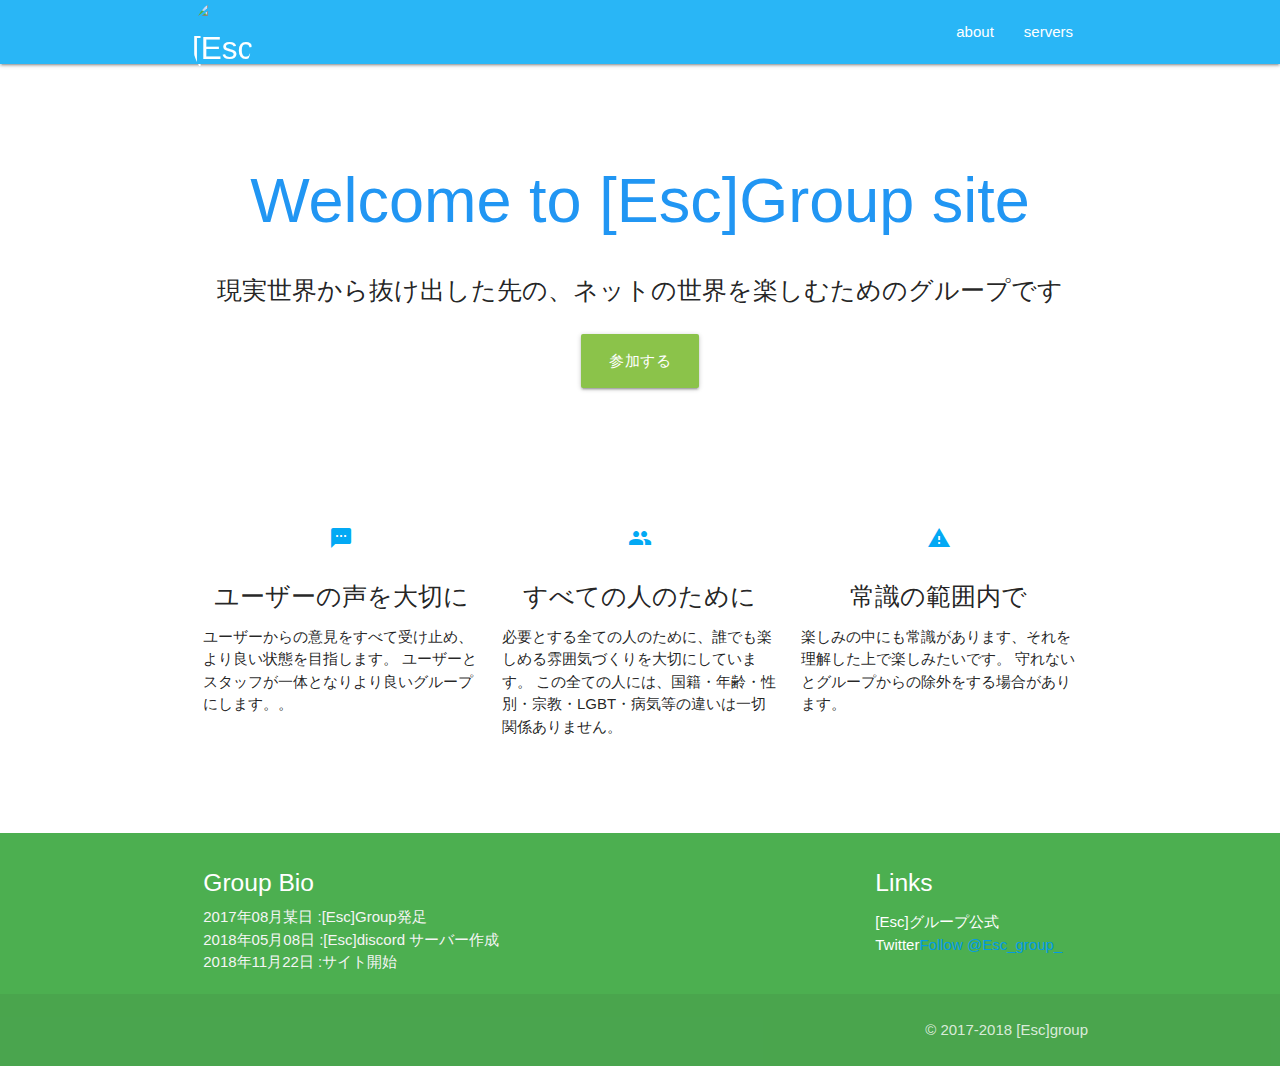
==== index.html @ a194f17a "[change] title" ====
<!DOCTYPE html>
<html lang="ja">

<head>
    <meta charset="UTF-8">
    <title>[Esc]™ グループ公式サイト</title>

    <meta property="og:url" content="https://mouse484.github.io/Esc-site/" />
    <meta property="og:title" content="[Esc]™ グループ　公式サイト" />
    <meta property="og:type" content="website">
    <meta property="og:image" content="https://d.kuku.lu/2ec6df6fb6" />
    <meta name="twitter:card" content="summary" />
    <meta name="twitter:site" content="@Esc_group_" />

    <!--Import Google Icon Font-->
    <link href="https://fonts.googleapis.com/icon?family=Material+Icons" rel="stylesheet">
    <!-- Compiled and minified CSS -->
    <link rel="stylesheet" href="https://cdnjs.cloudflare.com/ajax/libs/materialize/1.0.0/css/materialize.min.css">


    <meta name="viewport" content="width=device-width, initial-scale=1.0" />
</head>

<body>
    <!--ヘッダー部分-->
    <nav class="light-blue lighten-1" role="navigation">
        <div class="nav-wrapper container">
            <a id="logo-container" href="#" class="brand-logo"><img class="circle materialboxed" width="60" alt="[Esc]"
                    src="https://cdn.discordapp.com/attachments/512148957296853004/514721456328802304/Esc.png"> </a>
            <ul class="right hide-on-med-and-down">
                <li><a href="#">about</a></li>
                <li><a href="#">servers</a></li>
            </ul>

            <ul id="nav-mobile" class="sidenav">
                <li><a href="#">about</a></li>
                <li><a href="#">servers</a></li>
            </ul>
            <a href="#" data-target="nav-mobile" class="sidenav-trigger"><i class="material-icons">menu</i></a>
        </div>
    </nav>

    <!--main-->
    <div class="section no-pad-bot" id="index-banner">
        <div class="container">
            <br><br>
            <h1 class="header center blue-text">Welcome to [Esc]Group site</h1>
            <div class="row center">
                <h5 class="header col s12 light">現実世界から抜け出した先の、ネットの世界を楽しむためのグループです</h5>
            </div>
            <div class="row center">
                <a href="#" id="button" class="btn-large waves-effect waves-light light-green">参加する</a>
            </div>
            <br><br>
        </div>
    </div>

    <!--コンテンツ-->
    <div class="container">
        <div class="section">

            <!--   Icon Section   -->
            <div class="row">
                <div class="col s12 m4">
                    <div class="icon-block">
                        <h2 class="center light-blue-text"><i class="Large material-icons">textsms</i></h2>
                        <h5 class="center">ユーザーの声を大切に</h5>

                        <p class="light">
                            ユーザーからの意見をすべて受け止め、より良い状態を目指します。
                            ユーザーとスタッフが一体となりより良いグループにします。。
                        </p>
                    </div>
                </div>

                <div class="col s12 m4">
                    <div class="icon-block">
                        <h2 class="center light-blue-text"><i class="Large material-icons">group</i></h2>
                        <h5 class="center">すべての人のために</h5>

                        <p class="light">
                            必要とする全ての人のために、誰でも楽しめる雰囲気づくりを大切にしています。
                            この全ての人には、国籍・年齢・性別・宗教・LGBT・病気等の違いは一切関係ありません。
                        </p>
                    </div>
                </div>

                <div class="col s12 m4">
                    <div class="icon-block">
                        <h2 class="center light-blue-text"><i class="Large material-icons">report_problem</i></h2>
                        <h5 class="center">常識の範囲内で</h5>

                        <p class="light">
                            楽しみの中にも常識があります、それを理解した上で楽しみたいです。
                            守れないとグループからの除外をする場合があります。
                        </p>
                    </div>
                </div>
            </div>

        </div>
        <br><br>
    </div>

    <footer class="page-footer green">
        <div class="container">
            <div class="row">
                <div class="col l6 s12 left">
                    <h5 class="white-text">Group Bio</h5>
                    <div class="grey-text text-lighten-4">
                        2017年08月某日 :[Esc]Group発足<br>
                        2018年05月08日 :[Esc]discord サーバー作成<br>
                        2018年11月22日 :サイト開始<br>
                    </div>


                </div>
                <div class="col l3 s12 right">
                    <h5 class="white-text">Links</h5>
                    <ul>
                        <li><a class="white-text" href="https://twitter.com/Esc_group_" target="_blank">[Esc]グループ公式Twitter</a><a
                                href="https://twitter.com/Esc_group_?ref_src=twsrc%5Etfw" class="twitter-follow-button"
                                data-show-count="false">Follow
                                @Esc_group_</a>
                            <script async src="https://platform.twitter.com/widgets.js" charset="utf-8"></script>
                        </li>
                    </ul>
                </div>
            </div>
        </div>
        <div class="footer-copyright">
            <div class="container">
                <p class="right">© 2017-2018 [Esc]group</p>
            </div>
        </div>
    </footer>

    <!--script-->
    <script src="https://code.jquery.com/jquery-2.1.1.min.js"></script>
    <script src="https://cdnjs.cloudflare.com/ajax/libs/materialize/1.0.0/js/materialize.min.js"></script>
    <script src="main.js"></script>
</body>

</html>
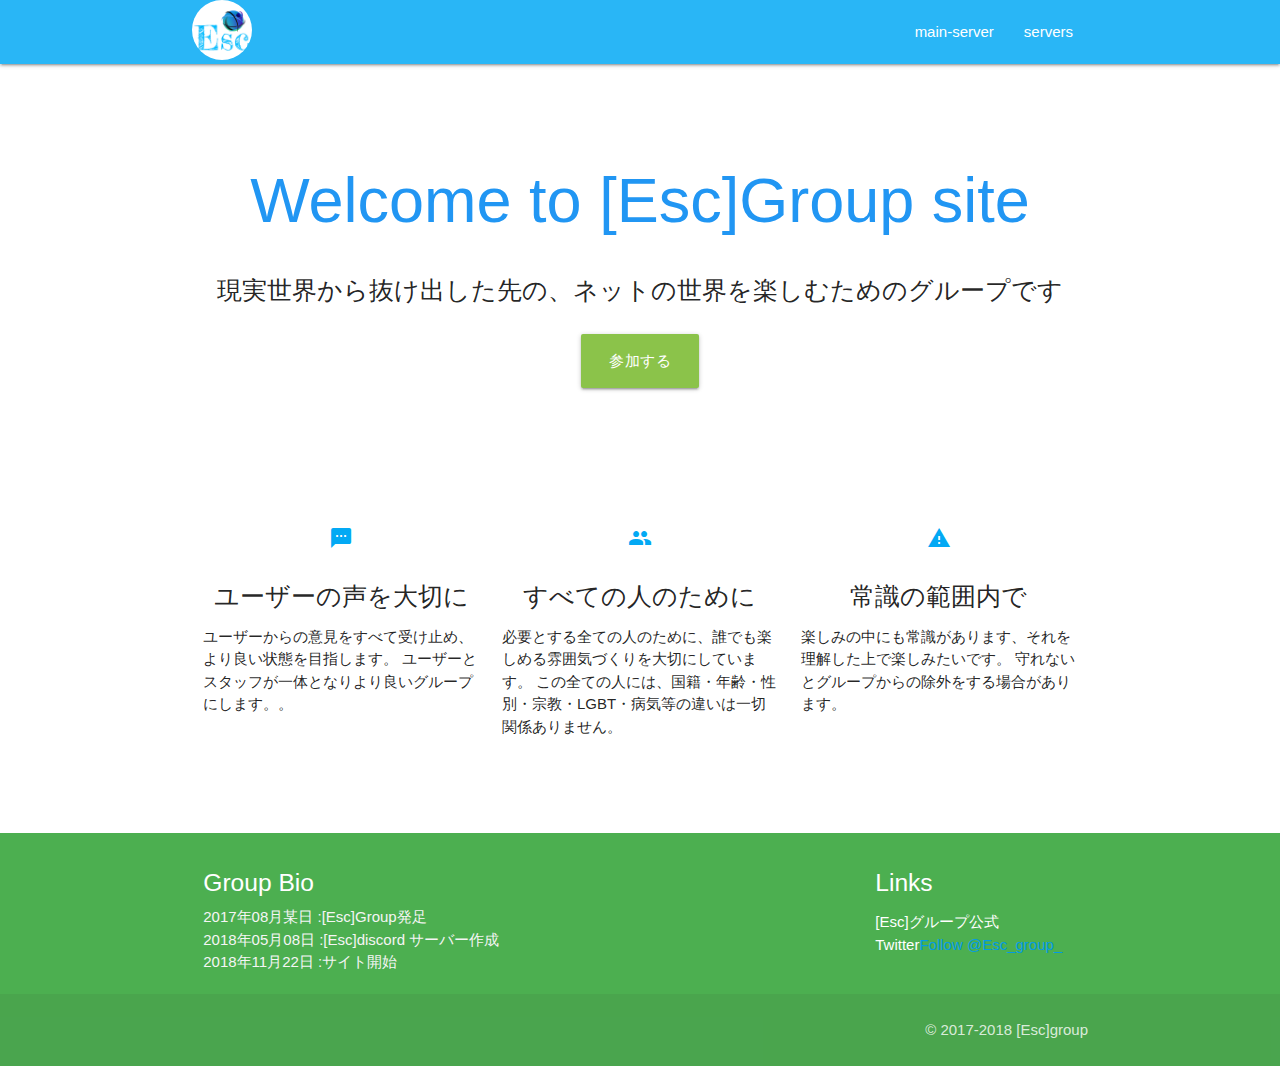
==== commit f8ba8f4b: "[add]  Escicon" ====
--- a/index.html
+++ b/index.html
@@ -8,7 +8,7 @@
     <meta property="og:url" content="https://mouse484.github.io/Esc-site/" />
     <meta property="og:title" content="[Esc]™ グループ　公式サイト" />
     <meta property="og:type" content="website">
-    <meta property="og:image" content="https://d.kuku.lu/2ec6df6fb6" />
+    <meta property="og:image" content="./img/Escアイコン.png" />
     <meta name="twitter:card" content="summary" />
     <meta name="twitter:site" content="@Esc_group_" />
 
@@ -26,14 +26,14 @@
     <nav class="light-blue lighten-1" role="navigation">
         <div class="nav-wrapper container">
             <a id="logo-container" href="#" class="brand-logo"><img class="circle materialboxed" width="60" alt="[Esc]"
-                    src="https://cdn.discordapp.com/attachments/512148957296853004/514721456328802304/Esc.png"> </a>
+                    src="img/Esc-icon.png"> </a>
             <ul class="right hide-on-med-and-down">
-                <li><a href="#">about</a></li>
+                <li><a href="main-server.html">main-server</a></li>
                 <li><a href="#">servers</a></li>
             </ul>
 
             <ul id="nav-mobile" class="sidenav">
-                <li><a href="#">about</a></li>
+                <li><a href="main-server.html">main-server</a></li>
                 <li><a href="#">servers</a></li>
             </ul>
             <a href="#" data-target="nav-mobile" class="sidenav-trigger"><i class="material-icons">menu</i></a>
@@ -102,6 +102,7 @@
         <br><br>
     </div>
 
+    <!--フッター-->
     <footer class="page-footer green">
         <div class="container">
             <div class="row">
@@ -138,7 +139,7 @@
     <!--script-->
     <script src="https://code.jquery.com/jquery-2.1.1.min.js"></script>
     <script src="https://cdnjs.cloudflare.com/ajax/libs/materialize/1.0.0/js/materialize.min.js"></script>
-    <script src="main.js"></script>
+    <script src="./js/main.js"></script>
 </body>
 
 </html>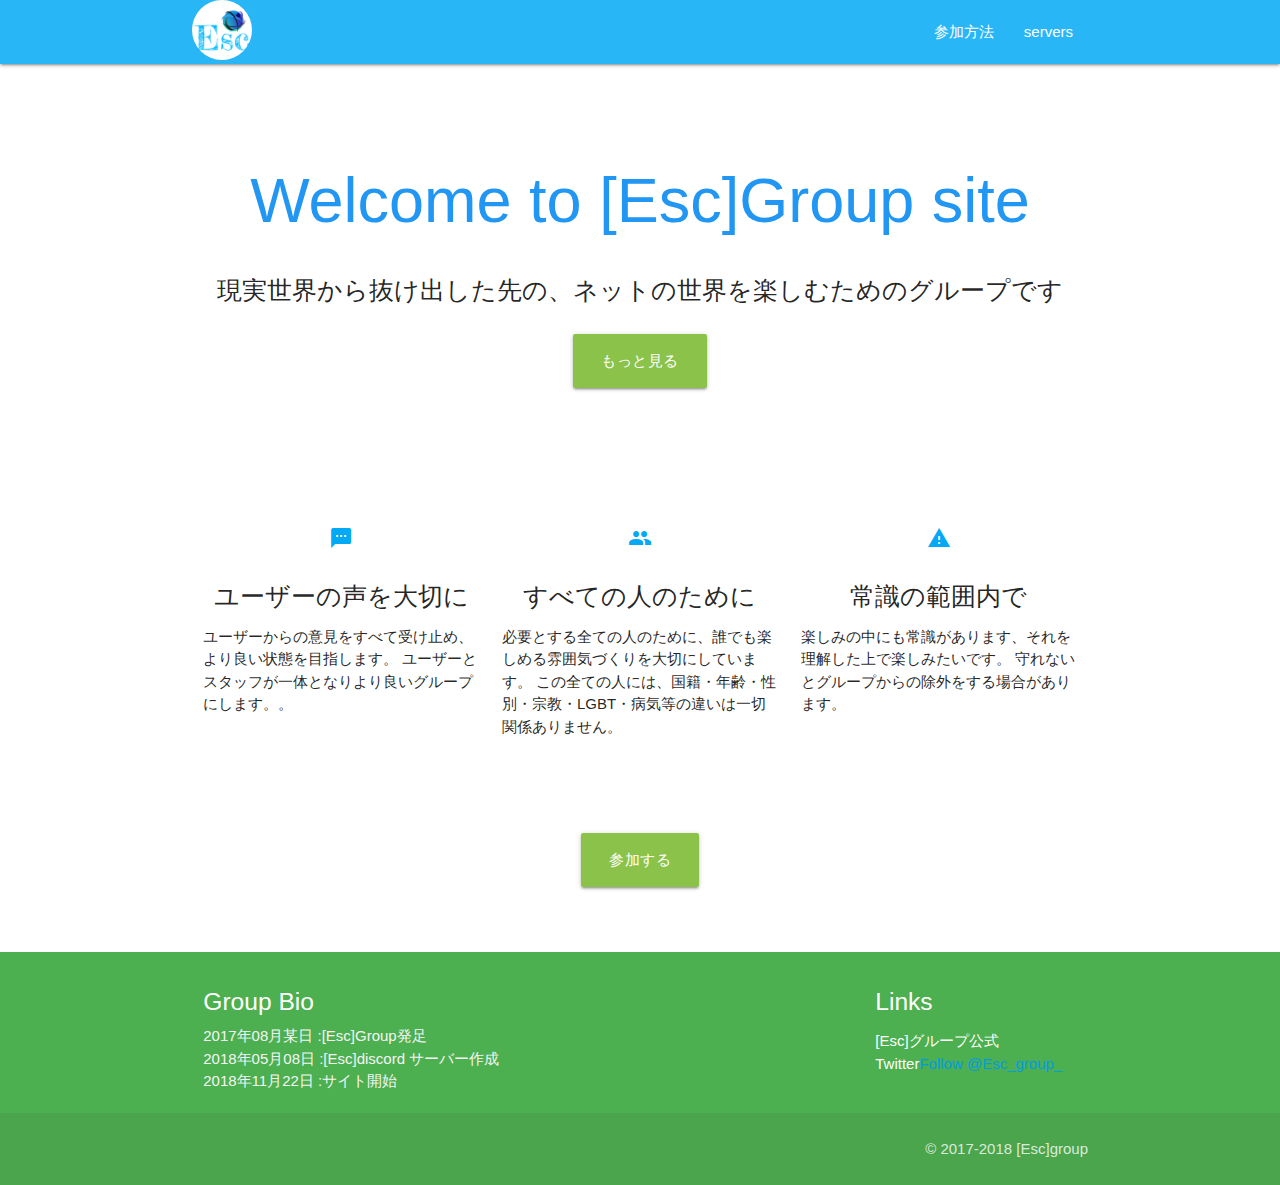
==== commit 246c59bf: "[update] 色々" ====
--- a/index.html
+++ b/index.html
@@ -17,6 +17,7 @@
     <!-- Compiled and minified CSS -->
     <link rel="stylesheet" href="https://cdnjs.cloudflare.com/ajax/libs/materialize/1.0.0/css/materialize.min.css">
 
+    <link rel="stylesheet" href="css/main.css">
 
     <meta name="viewport" content="width=device-width, initial-scale=1.0" />
 </head>
@@ -28,12 +29,12 @@
             <a id="logo-container" href="#" class="brand-logo"><img class="circle materialboxed" width="60" alt="[Esc]"
                     src="img/Esc-icon.png"> </a>
             <ul class="right hide-on-med-and-down">
-                <li><a href="main-server.html">main-server</a></li>
+                <li><a href="join.html">参加方法</a></li>
                 <li><a href="#">servers</a></li>
             </ul>
 
             <ul id="nav-mobile" class="sidenav">
-                <li><a href="main-server.html">main-server</a></li>
+                <li><a href="join.html">参加方法</a></li>
                 <li><a href="#">servers</a></li>
             </ul>
             <a href="#" data-target="nav-mobile" class="sidenav-trigger"><i class="material-icons">menu</i></a>
@@ -49,14 +50,14 @@
                 <h5 class="header col s12 light">現実世界から抜け出した先の、ネットの世界を楽しむためのグループです</h5>
             </div>
             <div class="row center">
-                <a href="#" id="button" class="btn-large waves-effect waves-light light-green">参加する</a>
+                <a href="#cont" id="button" class="btn-large waves-effect waves-light light-green">もっと見る</a>
             </div>
             <br><br>
         </div>
     </div>
 
     <!--コンテンツ-->
-    <div class="container">
+    <div class="container" id="cont">
         <div class="section">
 
             <!--   Icon Section   -->
@@ -98,6 +99,10 @@
                 </div>
             </div>
 
+        </div>
+        <br><br>
+        <div class="row center">
+            <a href="join.html" id="button" class="btn-large waves-effect waves-light light-green">参加する</a>
         </div>
         <br><br>
     </div>
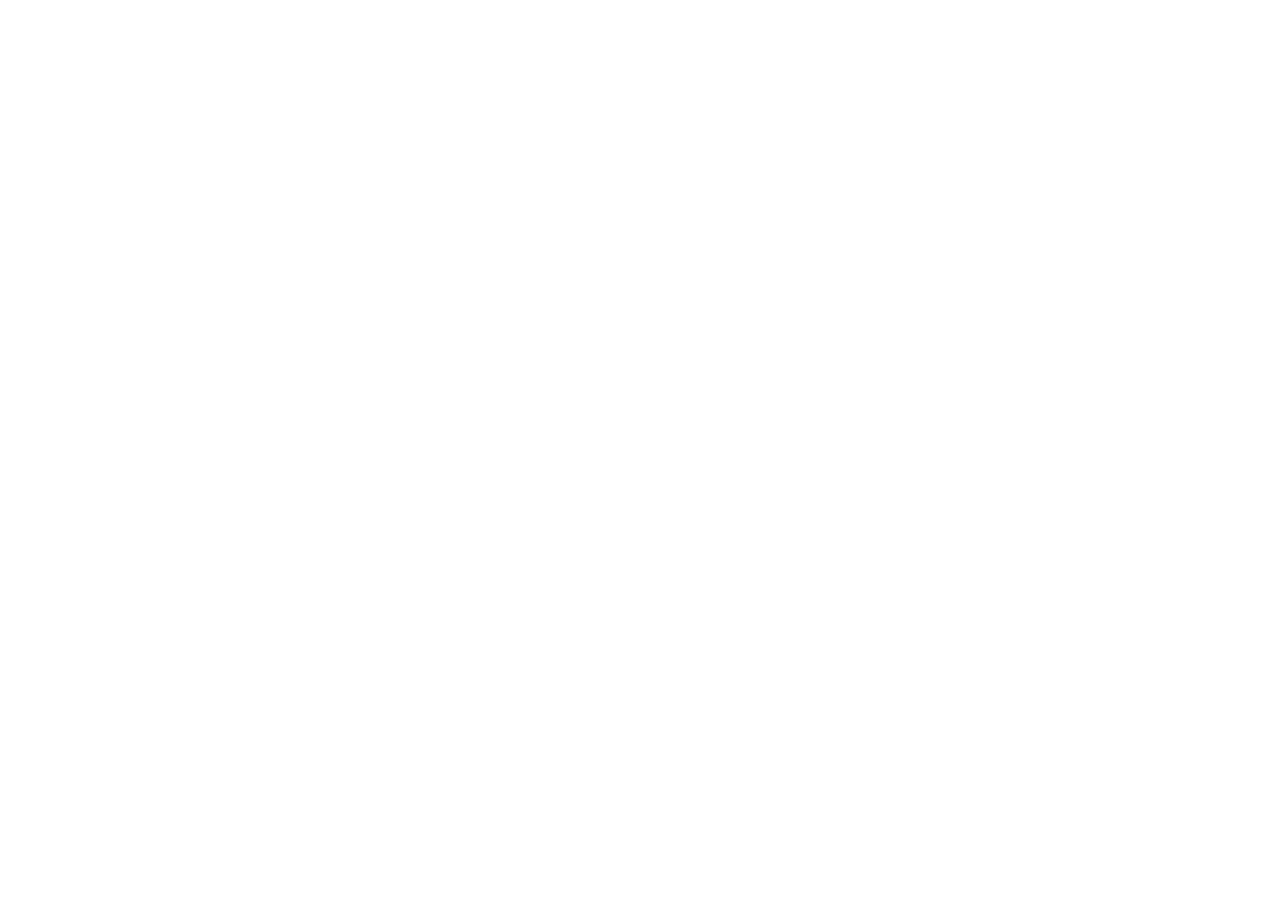
==== commit 1a6ae321: "[update] 色々変える" ====
--- a/index.html
+++ b/index.html
@@ -2,148 +2,40 @@
 <html lang="ja">
 
 <head>
-    <meta charset="UTF-8">
-    <title>[Esc]™ グループ公式サイト</title>
+    <meta charset="utf-8">
+    <title>[Esc]™ 公式サイト</title>
 
+    <!--meta軍-->
+    <meta http-equiv="X-UA-Compatible" content="IE=edge">
+    <meta name="viewport" content="width=device-width,initial-scale=1">
+
+    <!--OGP-->
     <meta property="og:url" content="https://mouse484.github.io/Esc-site/" />
     <meta property="og:title" content="[Esc]™ グループ　公式サイト" />
     <meta property="og:type" content="website">
-    <meta property="og:image" content="./img/Escアイコン.png" />
+    <meta property="og:image" content="./img/Esc-icon.png" />
     <meta name="twitter:card" content="summary" />
     <meta name="twitter:site" content="@Esc_group_" />
 
-    <!--Import Google Icon Font-->
+    <!--stylesheet-->
+    <!--マテリアルアイコン-->
     <link href="https://fonts.googleapis.com/icon?family=Material+Icons" rel="stylesheet">
-    <!-- Compiled and minified CSS -->
+    <!--materialize-->
     <link rel="stylesheet" href="https://cdnjs.cloudflare.com/ajax/libs/materialize/1.0.0/css/materialize.min.css">
-
+    <!--css-->
     <link rel="stylesheet" href="css/main.css">
-
-    <meta name="viewport" content="width=device-width, initial-scale=1.0" />
 </head>
 
 <body>
-    <!--ヘッダー部分-->
-    <nav class="light-blue lighten-1" role="navigation">
-        <div class="nav-wrapper container">
-            <a id="logo-container" href="#" class="brand-logo"><img class="circle materialboxed" width="60" alt="[Esc]"
-                    src="img/Esc-icon.png"> </a>
-            <ul class="right hide-on-med-and-down">
-                <li><a href="join.html">参加方法</a></li>
-                <li><a href="#">servers</a></li>
-            </ul>
 
-            <ul id="nav-mobile" class="sidenav">
-                <li><a href="join.html">参加方法</a></li>
-                <li><a href="#">servers</a></li>
-            </ul>
-            <a href="#" data-target="nav-mobile" class="sidenav-trigger"><i class="material-icons">menu</i></a>
-        </div>
-    </nav>
-
-    <!--main-->
-    <div class="section no-pad-bot" id="index-banner">
-        <div class="container">
-            <br><br>
-            <h1 class="header center blue-text">Welcome to [Esc]Group site</h1>
-            <div class="row center">
-                <h5 class="header col s12 light">現実世界から抜け出した先の、ネットの世界を楽しむためのグループです</h5>
-            </div>
-            <div class="row center">
-                <a href="#cont" id="button" class="btn-large waves-effect waves-light light-green">もっと見る</a>
-            </div>
-            <br><br>
-        </div>
-    </div>
-
-    <!--コンテンツ-->
-    <div class="container" id="cont">
-        <div class="section">
-
-            <!--   Icon Section   -->
-            <div class="row">
-                <div class="col s12 m4">
-                    <div class="icon-block">
-                        <h2 class="center light-blue-text"><i class="Large material-icons">textsms</i></h2>
-                        <h5 class="center">ユーザーの声を大切に</h5>
-
-                        <p class="light">
-                            ユーザーからの意見をすべて受け止め、より良い状態を目指します。
-                            ユーザーとスタッフが一体となりより良いグループにします。。
-                        </p>
-                    </div>
-                </div>
-
-                <div class="col s12 m4">
-                    <div class="icon-block">
-                        <h2 class="center light-blue-text"><i class="Large material-icons">group</i></h2>
-                        <h5 class="center">すべての人のために</h5>
-
-                        <p class="light">
-                            必要とする全ての人のために、誰でも楽しめる雰囲気づくりを大切にしています。
-                            この全ての人には、国籍・年齢・性別・宗教・LGBT・病気等の違いは一切関係ありません。
-                        </p>
-                    </div>
-                </div>
-
-                <div class="col s12 m4">
-                    <div class="icon-block">
-                        <h2 class="center light-blue-text"><i class="Large material-icons">report_problem</i></h2>
-                        <h5 class="center">常識の範囲内で</h5>
-
-                        <p class="light">
-                            楽しみの中にも常識があります、それを理解した上で楽しみたいです。
-                            守れないとグループからの除外をする場合があります。
-                        </p>
-                    </div>
-                </div>
-            </div>
-
-        </div>
-        <br><br>
-        <div class="row center">
-            <a href="join.html" id="button" class="btn-large waves-effect waves-light light-green">参加する</a>
-        </div>
-        <br><br>
-    </div>
-
-    <!--フッター-->
-    <footer class="page-footer green">
-        <div class="container">
-            <div class="row">
-                <div class="col l6 s12 left">
-                    <h5 class="white-text">Group Bio</h5>
-                    <div class="grey-text text-lighten-4">
-                        2017年08月某日 :[Esc]Group発足<br>
-                        2018年05月08日 :[Esc]discord サーバー作成<br>
-                        2018年11月22日 :サイト開始<br>
-                    </div>
-
-
-                </div>
-                <div class="col l3 s12 right">
-                    <h5 class="white-text">Links</h5>
-                    <ul>
-                        <li><a class="white-text" href="https://twitter.com/Esc_group_" target="_blank">[Esc]グループ公式Twitter</a><a
-                                href="https://twitter.com/Esc_group_?ref_src=twsrc%5Etfw" class="twitter-follow-button"
-                                data-show-count="false">Follow
-                                @Esc_group_</a>
-                            <script async src="https://platform.twitter.com/widgets.js" charset="utf-8"></script>
-                        </li>
-                    </ul>
-                </div>
-            </div>
-        </div>
-        <div class="footer-copyright">
-            <div class="container">
-                <p class="right">© 2017-2018 [Esc]group</p>
-            </div>
-        </div>
-    </footer>
+    
 
     <!--script-->
-    <script src="https://code.jquery.com/jquery-2.1.1.min.js"></script>
+        <!--jquery-->
+    <script src="https://code.jquery.com/jquery-3.3.1.min.js"></script>
+        <!--materialize-->
     <script src="https://cdnjs.cloudflare.com/ajax/libs/materialize/1.0.0/js/materialize.min.js"></script>
+        <!--js-->
     <script src="./js/main.js"></script>
 </body>
 
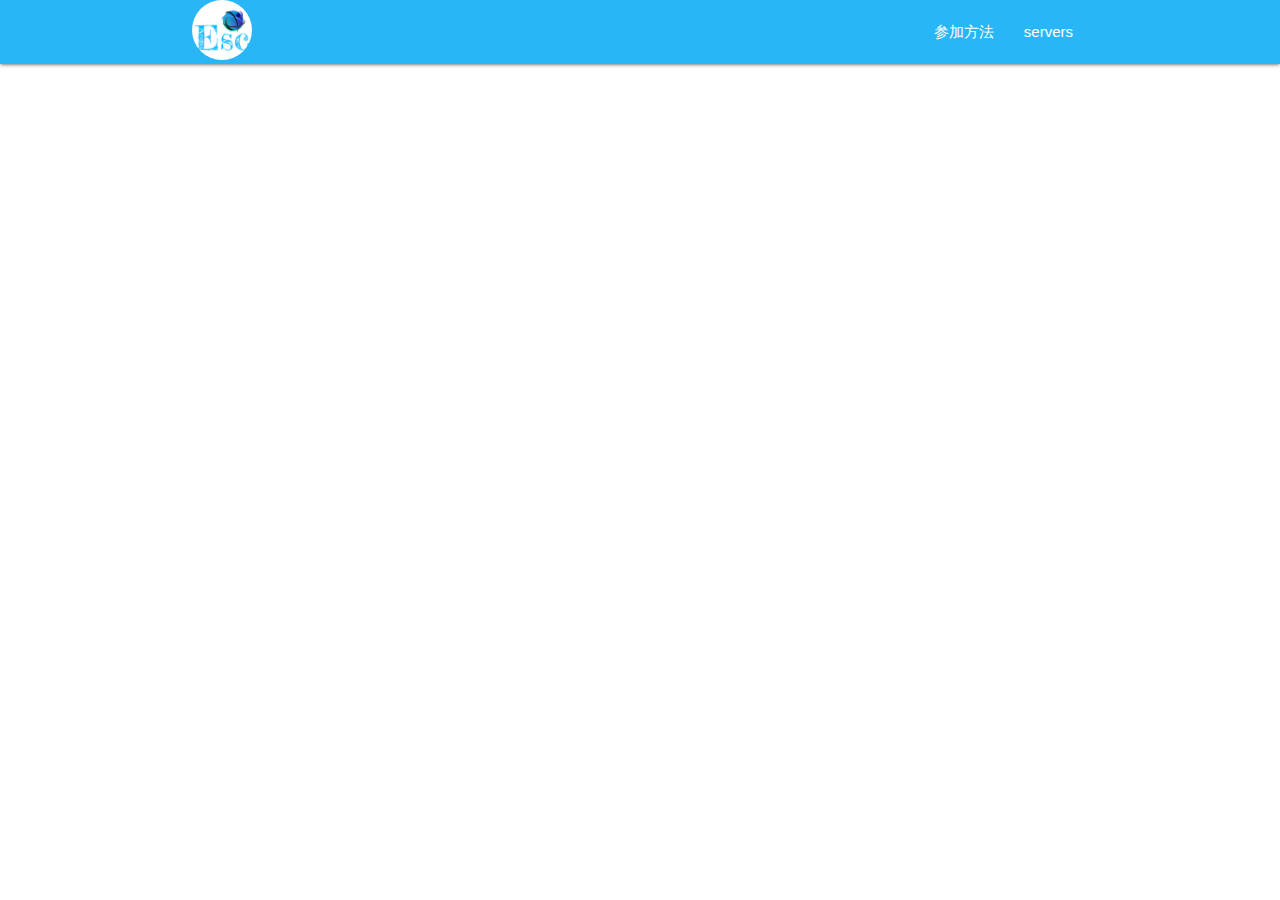
==== commit 2a7b7411: "[update] 一応...(?" ====
--- a/index.html
+++ b/index.html
@@ -1,4 +1,4 @@
-<!DOCTYPE html>
+<!DOCTYPE HTML>
 <html lang="ja">
 
 <head>
@@ -27,16 +27,17 @@
 </head>
 
 <body>
+    <!--header-->
+    <div id="header"></div>
 
-    
 
     <!--script-->
-        <!--jquery-->
+    <!--jquery-->
     <script src="https://code.jquery.com/jquery-3.3.1.min.js"></script>
-        <!--materialize-->
+    <!--materialize-->
     <script src="https://cdnjs.cloudflare.com/ajax/libs/materialize/1.0.0/js/materialize.min.js"></script>
-        <!--js-->
-    <script src="./js/main.js"></script>
+    <!--js-->
+    <script src="js/main.js"></script>
 </body>
 
 </html>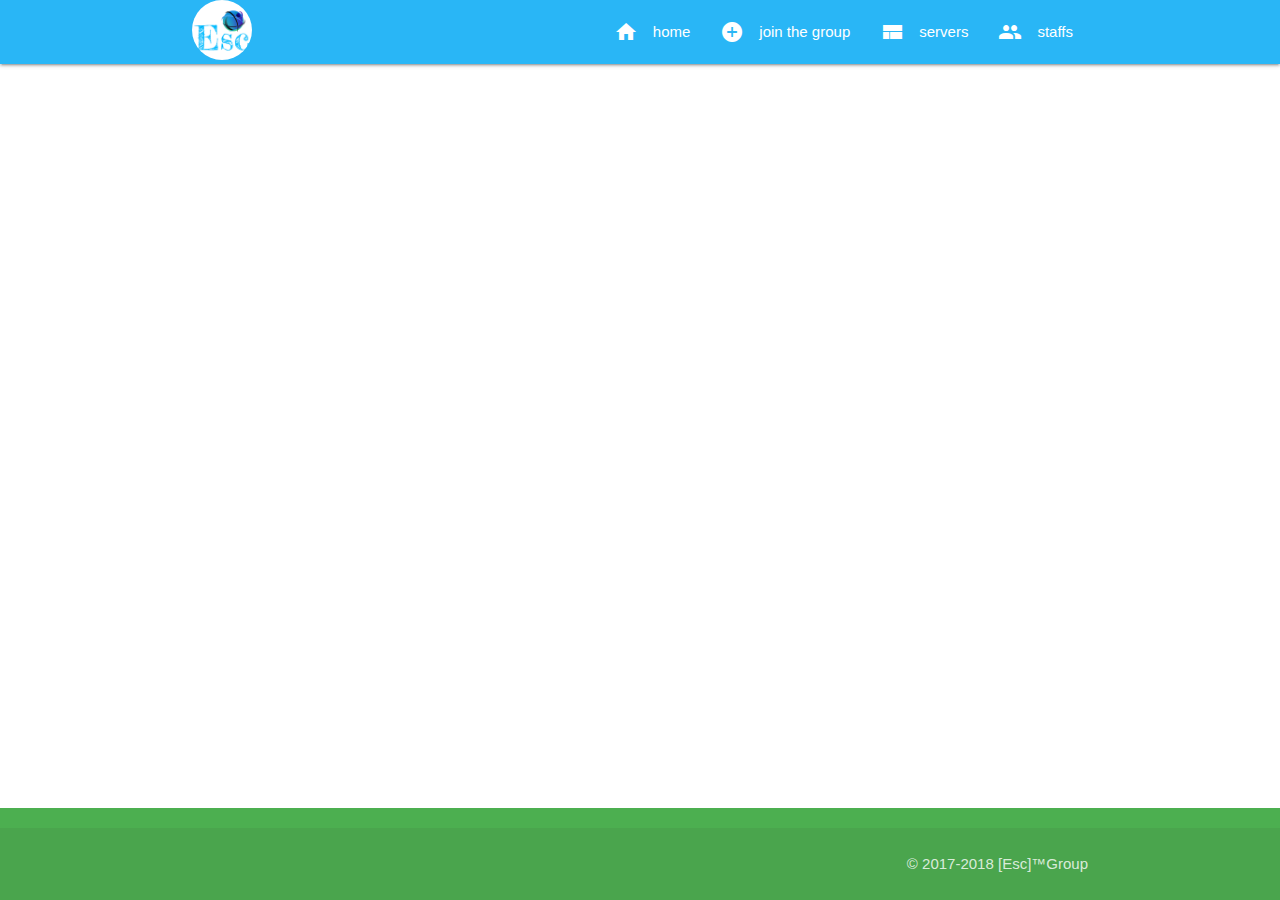
==== commit 5b415493: "[add] footer" ====
--- a/index.html
+++ b/index.html
@@ -30,6 +30,9 @@
     <!--header-->
     <div id="header"></div>
 
+    <div id="main"></div>
+    <!--footer-->
+    <div id="footer"></div>
 
     <!--script-->
     <!--jquery-->
--- a/css/main.css
+++ b/css/main.css
@@ -0,0 +1,9 @@
+body{
+    display: flex;
+    flex-flow: column;
+    min-height: 100vh;
+}
+
+div#main{
+    flex: 1;
+}